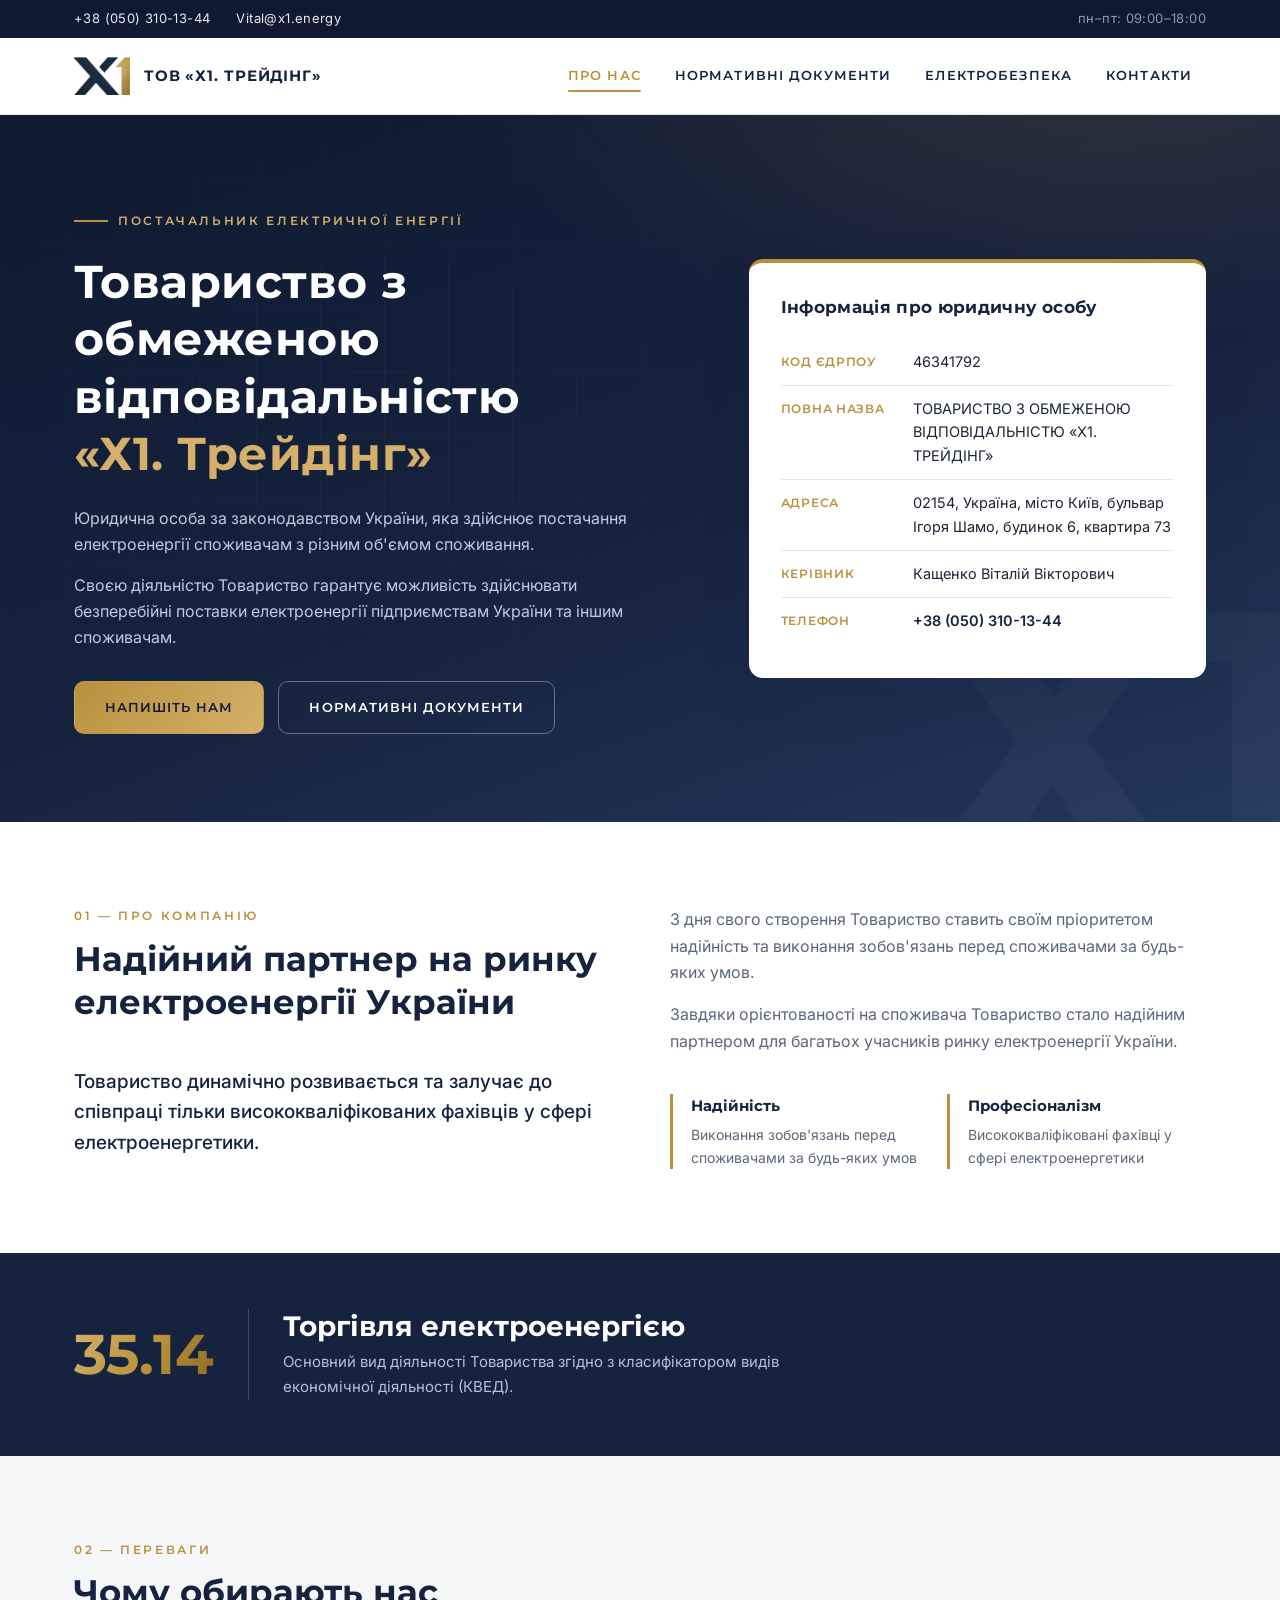
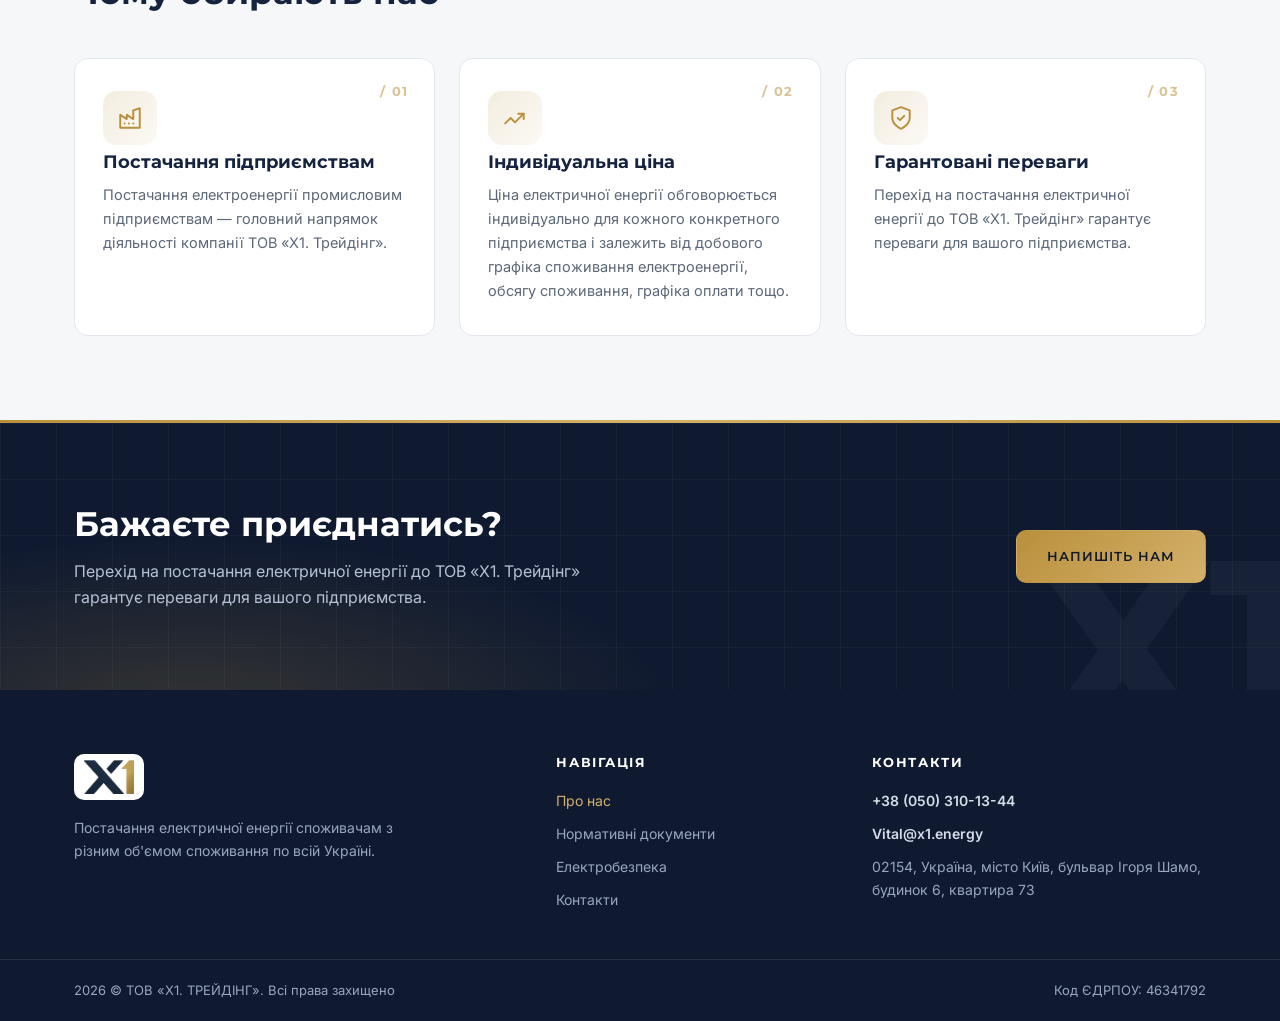
==== index.html @ e6f1e474 "first commit" ====
<!DOCTYPE html>
<html lang="uk">
<head>
  <meta charset="UTF-8">
  <meta name="viewport" content="width=device-width, initial-scale=1.0">
  <title>Головна — ТОВ «Х1. ТРЕЙДІНГ»</title>
  <meta name="description" content="ТОВ «Х1. ТРЕЙДІНГ» — постачання електричної енергії споживачам України. Код ЄДРПОУ 46341792.">
  <link rel="icon" type="image/png" href="logo/favicon.PNG">
  <link rel="preconnect" href="https://fonts.googleapis.com">
  <link rel="preconnect" href="https://fonts.gstatic.com" crossorigin>
  <link href="https://fonts.googleapis.com/css2?family=Inter:wght@400;500;600&family=Montserrat:wght@600;700&display=swap" rel="stylesheet">
  <link rel="stylesheet" href="styles.css">
  <script src="script.js" defer></script>
</head>
<body>

  <div class="utility-bar">
    <div class="container">
      <div class="utility-contacts">
        <a href="tel:+380503101344">+38 (050) 310-13-44</a>
        <a href="mailto:Vital@x1.energy">Vital@x1.energy</a>
      </div>
      <div class="utility-note">пн–пт: 09:00–18:00</div>
    </div>
  </div>

  <header class="site-header">
    <div class="container">
      <a class="brand" href="index.html">
        <img src="logo/logo%202.PNG" alt="Логотип Х1. Трейдінг">
        <span class="brand-name">ТОВ «Х1. Трейдінг»</span>
      </a>
      <button class="nav-toggle" type="button" aria-label="Відкрити меню" aria-expanded="false">
        <span></span><span></span><span></span>
      </button>
      <nav class="site-nav">
        <a href="index.html" class="active">Про нас</a>
        <a href="docs.html">Нормативні документи</a>
        <a href="electrosafety.html">Електробезпека</a>
        <a href="contacts.html">Контакти</a>
      </nav>
    </div>
  </header>

  <section class="hero">
    <div class="container">
      <div>
        <span class="eyebrow">Постачальник електричної енергії</span>
        <h1>Товариство з обмеженою відповідальністю <span class="gold">«Х1.&nbsp;Трейдінг»</span></h1>
        <p>Юридична особа за законодавством України, яка здійснює постачання електроенергії споживачам з різним об'ємом споживання.</p>
        <p>Своєю діяльністю Товариство гарантує можливість здійснювати безперебійні поставки електроенергії підприємствам України та іншим споживачам.</p>
        <div class="hero-actions">
          <a href="contacts.html" class="button button-gold">Напишіть нам</a>
          <a href="docs.html" class="button button-ghost">Нормативні документи</a>
        </div>
      </div>
      <dl class="req-card">
        <h3>Інформація про юридичну особу</h3>
        <div class="req-row">
          <dt>Код ЄДРПОУ</dt>
          <dd>46341792</dd>
        </div>
        <div class="req-row">
          <dt>Повна назва</dt>
          <dd>ТОВАРИСТВО З ОБМЕЖЕНОЮ ВІДПОВІДАЛЬНІСТЮ «Х1. ТРЕЙДІНГ»</dd>
        </div>
        <div class="req-row">
          <dt>Адреса</dt>
          <dd>02154, Україна, місто Київ, бульвар Ігоря Шамо, будинок 6, квартира 73</dd>
        </div>
        <div class="req-row">
          <dt>Керівник</dt>
          <dd>Кащенко Віталій Вікторович</dd>
        </div>
        <div class="req-row">
          <dt>Телефон</dt>
          <dd><a href="tel:+380503101344">+38 (050) 310-13-44</a></dd>
        </div>
      </dl>
    </div>
  </section>

  <section class="section">
    <div class="container">
      <div class="about-grid">
        <div class="col">
          <div class="section-head">
            <span class="kicker">01 — Про компанію</span>
            <h2>Надійний партнер на ринку електроенергії України</h2>
          </div>
          <p class="lead">Товариство динамічно розвивається та залучає до співпраці тільки висококваліфікованих фахівців у сфері електроенергетики.</p>
        </div>
        <div class="col">
          <p class="text-subtle">З дня свого створення Товариство ставить своїм пріоритетом надійність та виконання зобов'язань перед споживачами за будь-яких умов.</p>
          <p class="text-subtle">Завдяки орієнтованості на споживача Товариство стало надійним партнером для багатьох учасників ринку електроенергії України.</p>
          <div class="about-facts">
            <div class="fact">
              <div class="fact-title">Надійність</div>
              <p>Виконання зобов'язань перед споживачами за будь-яких умов</p>
            </div>
            <div class="fact">
              <div class="fact-title">Професіоналізм</div>
              <p>Висококваліфіковані фахівці у сфері електроенергетики</p>
            </div>
          </div>
        </div>
      </div>
    </div>
  </section>

  <section class="activity-band">
    <div class="container">
      <div class="activity-code">35.14</div>
      <div class="divider"></div>
      <div>
        <h2>Торгівля електроенергією</h2>
        <p>Основний вид діяльності Товариства згідно з класифікатором видів економічної діяльності (КВЕД).</p>
      </div>
    </div>
  </section>

  <section class="section tinted">
    <div class="container">
      <div class="section-head">
        <span class="kicker">02 — Переваги</span>
        <h2>Чому обирають нас</h2>
      </div>
      <div class="cards-3">
        <div class="adv-card">
          <div class="adv-num">/ 01</div>
          <div class="card-icon">
            <svg viewBox="0 0 24 24" fill="none" stroke="currentColor" stroke-width="1.8" stroke-linecap="round" stroke-linejoin="round"><path d="M3 21V9l6 4V9l6 4V5l6-2v18z"/><path d="M7 17h.01M11 17h.01M15 17h.01"/></svg>
          </div>
          <h3>Постачання підприємствам</h3>
          <p>Постачання електроенергії промисловим підприємствам — головний напрямок діяльності компанії ТОВ «Х1. Трейдінг».</p>
        </div>
        <div class="adv-card">
          <div class="adv-num">/ 02</div>
          <div class="card-icon">
            <svg viewBox="0 0 24 24" fill="none" stroke="currentColor" stroke-width="1.8" stroke-linecap="round" stroke-linejoin="round"><path d="M3 17l5-5 4 4 8-8"/><path d="M15 8h5v5"/></svg>
          </div>
          <h3>Індивідуальна ціна</h3>
          <p>Ціна електричної енергії обговорюється індивідуально для кожного конкретного підприємства і залежить від добового графіка споживання електроенергії, обсягу споживання, графіка оплати тощо.</p>
        </div>
        <div class="adv-card">
          <div class="adv-num">/ 03</div>
          <div class="card-icon">
            <svg viewBox="0 0 24 24" fill="none" stroke="currentColor" stroke-width="1.8" stroke-linecap="round" stroke-linejoin="round"><path d="M12 22s8-3.5 8-10V5l-8-3-8 3v7c0 6.5 8 10 8 10z"/><path d="m9 12 2 2 4-4"/></svg>
          </div>
          <h3>Гарантовані переваги</h3>
          <p>Перехід на постачання електричної енергії до ТОВ «Х1. Трейдінг» гарантує переваги для вашого підприємства.</p>
        </div>
      </div>
    </div>
  </section>

  <section class="cta">
    <div class="container">
      <div>
        <h2>Бажаєте приєднатись?</h2>
        <p>Перехід на постачання електричної енергії до ТОВ «Х1. Трейдінг» гарантує переваги для вашого підприємства.</p>
      </div>
      <a href="contacts.html" class="button button-gold">Напишіть нам</a>
    </div>
  </section>

  <footer class="footer">
    <div class="container footer-grid">
      <div class="f-brand">
        <img src="logo/logo%202.PNG" alt="Логотип Х1. Трейдінг">
        <p>Постачання електричної енергії споживачам з різним об'ємом споживання по всій Україні.</p>
      </div>
      <div>
        <h4>Навігація</h4>
        <nav class="footer-links">
          <a href="index.html" class="active">Про нас</a>
          <a href="docs.html">Нормативні документи</a>
          <a href="electrosafety.html">Електробезпека</a>
          <a href="contacts.html">Контакти</a>
        </nav>
      </div>
      <div>
        <h4>Контакти</h4>
        <div class="footer-contacts">
          <a href="tel:+380503101344">+38 (050) 310-13-44</a>
          <a href="mailto:Vital@x1.energy">Vital@x1.energy</a>
          <span>02154, Україна, місто Київ, бульвар Ігоря Шамо, будинок 6, квартира 73</span>
        </div>
      </div>
    </div>
    <div class="footer-bottom">
      <div class="container">
        <span>2026 © ТОВ «Х1. ТРЕЙДІНГ». Всі права захищено</span>
        <span>Код ЄДРПОУ: 46341792</span>
      </div>
    </div>
  </footer>

</body>
</html>
---- styles.css ----
/* ============================================================
   ТОВ «Х1. ТРЕЙДІНГ» — фірмовий стиль
   Палітра: глибокий синій + золото (за логотипом)
   ============================================================ */

:root {
  --navy: #16233f;
  --navy-dark: #0f1a30;
  --navy-light: #24365c;
  --gold: #b9903c;
  --gold-light: #d4b06a;
  --ink: #1c2536;
  --muted: #5c6778;
  --line: #e3e7ee;
  --bg: #f6f7f9;
  --white: #ffffff;
  --radius: 14px;
  --shadow: 0 10px 30px rgba(22, 35, 63, 0.08);
  --shadow-lg: 0 18px 50px rgba(22, 35, 63, 0.14);
  --container: 1180px;
}

* {
  margin: 0;
  padding: 0;
  box-sizing: border-box;
}

html {
  scroll-behavior: smooth;
}

body {
  font-family: "Inter", "Segoe UI", Arial, sans-serif;
  font-size: 16px;
  line-height: 1.65;
  color: var(--ink);
  background: var(--white);
  -webkit-font-smoothing: antialiased;
}

h1, h2, h3, h4 {
  font-family: "Montserrat", "Segoe UI", Arial, sans-serif;
  color: var(--navy);
  line-height: 1.25;
  font-weight: 700;
}

img {
  max-width: 100%;
  display: block;
}

a {
  color: var(--navy);
  text-decoration: none;
}

.container {
  max-width: var(--container);
  margin: 0 auto;
  padding: 0 24px;
}

/* ---------- Верхня службова смуга ---------- */

.utility-bar {
  background: var(--navy-dark);
  color: #c8d0de;
  font-size: 13px;
  letter-spacing: 0.03em;
}

.utility-bar .container {
  display: flex;
  justify-content: space-between;
  align-items: center;
  min-height: 38px;
  gap: 16px;
  flex-wrap: wrap;
}

.utility-bar a {
  color: #e8ecf3;
  transition: color 0.2s;
}

.utility-bar a:hover {
  color: var(--gold-light);
}

.utility-contacts {
  display: flex;
  gap: 26px;
  flex-wrap: wrap;
}

.utility-note {
  color: #8e9ab0;
}

/* ---------- Шапка з навігацією ---------- */

.site-header {
  position: sticky;
  top: 0;
  z-index: 100;
  background: var(--white);
  border-bottom: 1px solid var(--line);
}

.site-header .container {
  display: flex;
  align-items: center;
  justify-content: space-between;
  min-height: 76px;
  gap: 24px;
}

.brand {
  display: flex;
  align-items: center;
  gap: 14px;
}

.brand img {
  height: 38px;
  width: auto;
}

.brand-name {
  font-family: "Montserrat", sans-serif;
  font-weight: 700;
  font-size: 15px;
  letter-spacing: 0.06em;
  color: var(--navy);
  text-transform: uppercase;
  white-space: nowrap;
}

.site-nav {
  display: flex;
  align-items: center;
  gap: 6px;
}

.site-nav a {
  font-family: "Montserrat", sans-serif;
  font-size: 12.5px;
  font-weight: 600;
  letter-spacing: 0.09em;
  text-transform: uppercase;
  color: var(--navy);
  padding: 10px 14px;
  border-radius: 8px;
  position: relative;
  transition: color 0.2s, background 0.2s;
}

.site-nav a:hover {
  background: var(--bg);
  color: var(--gold);
}

.site-nav a.active {
  color: var(--gold);
}

.site-nav a.active::after {
  content: "";
  position: absolute;
  left: 14px;
  right: 14px;
  bottom: 4px;
  height: 2px;
  background: var(--gold);
  border-radius: 2px;
}

.nav-toggle {
  display: none;
  background: none;
  border: 1px solid var(--line);
  border-radius: 8px;
  width: 44px;
  height: 44px;
  cursor: pointer;
  flex-direction: column;
  align-items: center;
  justify-content: center;
  gap: 5px;
}

.nav-toggle span {
  display: block;
  width: 20px;
  height: 2px;
  background: var(--navy);
  transition: transform 0.25s, opacity 0.25s;
}

.nav-toggle.open span:nth-child(1) {
  transform: translateY(7px) rotate(45deg);
}

.nav-toggle.open span:nth-child(2) {
  opacity: 0;
}

.nav-toggle.open span:nth-child(3) {
  transform: translateY(-7px) rotate(-45deg);
}

/* ---------- Hero головної сторінки ---------- */

.hero {
  background:
    radial-gradient(1100px 500px at 85% -10%, rgba(185, 144, 60, 0.16), transparent 60%),
    linear-gradient(160deg, var(--navy-dark) 0%, var(--navy) 55%, var(--navy-light) 100%);
  color: #dde3ee;
  overflow: hidden;
  position: relative;
}

.hero::before {
  content: "";
  position: absolute;
  inset: 0;
  background-image:
    linear-gradient(rgba(255, 255, 255, 0.035) 1px, transparent 1px),
    linear-gradient(90deg, rgba(255, 255, 255, 0.035) 1px, transparent 1px);
  background-size: 64px 64px;
  mask-image: radial-gradient(800px 600px at 30% 40%, rgba(0, 0, 0, 0.9), transparent 75%);
  pointer-events: none;
}

.hero::after {
  content: "X1";
  position: absolute;
  right: -30px;
  bottom: -110px;
  font-family: "Montserrat", sans-serif;
  font-weight: 700;
  font-size: 380px;
  line-height: 1;
  color: rgba(255, 255, 255, 0.028);
  letter-spacing: -0.04em;
  pointer-events: none;
  user-select: none;
}

.hero .container {
  position: relative;
  z-index: 1;
  display: grid;
  grid-template-columns: minmax(0, 1.15fr) minmax(0, 0.85fr);
  gap: 56px;
  align-items: center;
  padding-top: 88px;
  padding-bottom: 88px;
}

.eyebrow {
  display: inline-flex;
  align-items: center;
  gap: 10px;
  font-family: "Montserrat", sans-serif;
  font-size: 12px;
  font-weight: 600;
  letter-spacing: 0.22em;
  text-transform: uppercase;
  color: var(--gold-light);
  margin-bottom: 22px;
}

.eyebrow::before {
  content: "";
  width: 34px;
  height: 2px;
  background: var(--gold);
}

.hero h1 {
  color: var(--white);
  font-size: clamp(30px, 4vw, 46px);
  letter-spacing: 0.01em;
  margin-bottom: 22px;
}

.hero h1 .gold {
  color: var(--gold-light);
}

.hero p {
  max-width: 560px;
  margin-bottom: 14px;
  color: #c2cbdc;
}

.hero-actions {
  display: flex;
  gap: 14px;
  margin-top: 30px;
  flex-wrap: wrap;
}

/* Картка реквізитів у hero */

.req-card {
  background: var(--white);
  border-radius: var(--radius);
  box-shadow: var(--shadow-lg);
  padding: 34px 32px;
  border-top: 4px solid var(--gold);
}

.req-card h3 {
  font-size: 17px;
  margin-bottom: 20px;
  letter-spacing: 0.02em;
}

.req-row {
  display: grid;
  grid-template-columns: 118px 1fr;
  gap: 14px;
  padding: 11px 0;
  border-bottom: 1px solid var(--line);
  font-size: 14.5px;
}

.req-row:last-child {
  border-bottom: none;
}

.req-row dt {
  font-family: "Montserrat", sans-serif;
  font-weight: 600;
  font-size: 12px;
  letter-spacing: 0.06em;
  text-transform: uppercase;
  color: var(--gold);
  padding-top: 2px;
}

.req-row dd {
  color: var(--ink);
}

.req-row dd a {
  color: var(--navy);
  font-weight: 600;
}

.req-row dd a:hover {
  color: var(--gold);
}

/* ---------- Hero внутрішніх сторінок ---------- */

.page-hero {
  background:
    radial-gradient(900px 400px at 90% 0%, rgba(185, 144, 60, 0.18), transparent 60%),
    linear-gradient(150deg, var(--navy-dark) 0%, var(--navy) 70%);
  color: #c2cbdc;
  padding: 72px 0 64px;
}

.page-hero .breadcrumbs {
  font-size: 13px;
  letter-spacing: 0.04em;
  color: #8e9ab0;
  margin-bottom: 18px;
}

.page-hero .breadcrumbs a {
  color: var(--gold-light);
}

.page-hero h1 {
  color: var(--white);
  font-size: clamp(28px, 3.4vw, 40px);
  margin-bottom: 16px;
}

.page-hero p {
  max-width: 640px;
}

/* ---------- Загальні секції ---------- */

.section {
  padding: 84px 0;
}

.section.tinted {
  background: var(--bg);
}

.section-head {
  margin-bottom: 44px;
  max-width: 720px;
}

.section-head .kicker {
  font-family: "Montserrat", sans-serif;
  font-size: 12px;
  font-weight: 600;
  letter-spacing: 0.22em;
  text-transform: uppercase;
  color: var(--gold);
  display: block;
  margin-bottom: 12px;
}

.section-head h2 {
  font-size: clamp(24px, 2.8vw, 34px);
}

.section-head.center {
  margin-left: auto;
  margin-right: auto;
  text-align: center;
}

.section-head.center .kicker::before,
.section-head.center .kicker::after {
  content: "—";
  margin: 0 10px;
  color: var(--line);
}

.text-subtle {
  color: var(--muted);
}

/* ---------- Кнопки ---------- */

.button {
  display: inline-flex;
  align-items: center;
  justify-content: center;
  gap: 10px;
  font-family: "Montserrat", sans-serif;
  font-size: 13px;
  font-weight: 600;
  letter-spacing: 0.08em;
  text-transform: uppercase;
  padding: 15px 30px;
  border-radius: 10px;
  border: 1px solid transparent;
  cursor: pointer;
  transition: background 0.2s, color 0.2s, border-color 0.2s, transform 0.15s;
}

.button:active {
  transform: translateY(1px);
}

.button-gold {
  background: linear-gradient(135deg, var(--gold) 0%, var(--gold-light) 100%);
  color: var(--navy-dark);
}

.button-gold:hover {
  background: var(--gold-light);
}

.button-ghost {
  border-color: rgba(255, 255, 255, 0.35);
  color: var(--white);
  background: transparent;
}

.button-ghost:hover {
  border-color: var(--gold-light);
  color: var(--gold-light);
}

.button-navy {
  background: var(--navy);
  color: var(--white);
}

.button-navy:hover {
  background: var(--navy-light);
}

.button-outline {
  border-color: var(--navy);
  color: var(--navy);
  background: transparent;
  padding: 11px 22px;
  font-size: 12px;
}

.button-outline:hover {
  background: var(--navy);
  color: var(--white);
}

/* ---------- Головна: про компанію ---------- */

.about-grid {
  display: grid;
  grid-template-columns: minmax(0, 1fr) minmax(0, 1fr);
  gap: 60px;
  align-items: start;
}

.about-grid .lead {
  font-size: 19px;
  color: var(--navy);
  font-weight: 500;
  line-height: 1.6;
}

.about-grid .col p + p {
  margin-top: 16px;
}

.about-facts {
  display: grid;
  grid-template-columns: 1fr 1fr;
  gap: 18px;
  margin-top: 40px;
}

.fact {
  border-left: 3px solid var(--gold);
  padding-left: 18px;
}

.fact .fact-title {
  font-family: "Montserrat", sans-serif;
  font-weight: 700;
  color: var(--navy);
  font-size: 15px;
  margin-bottom: 4px;
}

.fact p {
  font-size: 14px;
  color: var(--muted);
}

/* ---------- Смуга виду діяльності ---------- */

.activity-band {
  background: var(--navy);
  color: var(--white);
  padding: 56px 0;
}

.activity-band .container {
  display: flex;
  align-items: center;
  gap: 34px;
  flex-wrap: wrap;
}

.activity-code {
  font-family: "Montserrat", sans-serif;
  font-size: clamp(38px, 5vw, 56px);
  font-weight: 700;
  color: var(--gold-light);
  line-height: 1;
  white-space: nowrap;
}

.activity-band .divider {
  width: 1px;
  align-self: stretch;
  background: rgba(255, 255, 255, 0.18);
}

.activity-band h2 {
  color: var(--white);
  font-size: clamp(20px, 2.4vw, 28px);
  margin-bottom: 6px;
}

.activity-band p {
  color: #b7c1d4;
  max-width: 560px;
  font-size: 15px;
}

/* ---------- Переваги ---------- */

.cards-3 {
  display: grid;
  grid-template-columns: repeat(3, minmax(0, 1fr));
  gap: 24px;
}

.adv-card {
  background: var(--white);
  border: 1px solid var(--line);
  border-radius: var(--radius);
  padding: 32px 28px;
  transition: box-shadow 0.25s, transform 0.25s, border-color 0.25s;
}

.adv-card:hover {
  box-shadow: var(--shadow);
  transform: translateY(-4px);
  border-color: transparent;
}

.adv-num {
  font-family: "Montserrat", sans-serif;
  font-size: 15px;
  font-weight: 700;
  color: var(--gold);
  letter-spacing: 0.1em;
  margin-bottom: 16px;
}

.adv-card h3 {
  font-size: 18px;
  margin-bottom: 10px;
}

.adv-card p {
  font-size: 14.5px;
  color: var(--muted);
}

/* ---------- CTA ---------- */

.cta {
  background:
    radial-gradient(800px 300px at 15% 110%, rgba(185, 144, 60, 0.22), transparent 60%),
    var(--navy-dark);
  padding: 80px 0;
}

.cta .container {
  display: flex;
  align-items: center;
  justify-content: space-between;
  gap: 40px;
  flex-wrap: wrap;
}

.cta h2 {
  color: var(--white);
  font-size: clamp(24px, 3vw, 34px);
  margin-bottom: 12px;
}

.cta p {
  color: #b7c1d4;
  max-width: 560px;
}

/* ---------- Сторінка документів ---------- */

.law-list {
  display: grid;
  gap: 18px;
}

.law-item {
  background: var(--white);
  border: 1px solid var(--line);
  border-radius: var(--radius);
  padding: 28px 30px;
  display: grid;
  grid-template-columns: 64px 1fr auto;
  gap: 24px;
  align-items: center;
  transition: box-shadow 0.25s, border-color 0.25s;
}

.law-item:hover {
  box-shadow: var(--shadow);
  border-color: transparent;
}

.law-index {
  font-family: "Montserrat", sans-serif;
  font-size: 26px;
  font-weight: 700;
  color: var(--gold);
  border: 2px solid var(--gold);
  border-radius: 12px;
  width: 60px;
  height: 60px;
  display: flex;
  align-items: center;
  justify-content: center;
}

.law-item h3 {
  font-size: 16px;
  margin-bottom: 8px;
}

.law-item p {
  font-size: 14px;
  color: var(--muted);
}

/* ---------- Картки-плитки (постанови, поради) ---------- */

.tiles {
  display: grid;
  grid-template-columns: repeat(3, minmax(0, 1fr));
  gap: 22px;
}

.tile {
  background: var(--white);
  border-radius: var(--radius);
  border: 1px solid var(--line);
  border-top: 3px solid var(--gold);
  padding: 28px 26px;
  display: flex;
  flex-direction: column;
  gap: 12px;
  transition: box-shadow 0.25s, transform 0.25s;
}

.tile:hover {
  box-shadow: var(--shadow);
  transform: translateY(-4px);
}

.tile h3 {
  font-size: 16px;
}

.tile p {
  font-size: 14px;
  color: var(--muted);
  flex-grow: 1;
}

.tile .button {
  align-self: flex-start;
}

/* ---------- Електробезпека ---------- */

.steps-line {
  display: grid;
  grid-template-columns: repeat(4, minmax(0, 1fr));
  gap: 22px;
  counter-reset: step;
}

.step {
  background: var(--white);
  border: 1px solid var(--line);
  border-radius: var(--radius);
  padding: 30px 26px;
  position: relative;
}

.step::before {
  counter-increment: step;
  content: "0" counter(step);
  font-family: "Montserrat", sans-serif;
  font-size: 30px;
  font-weight: 700;
  color: var(--gold);
  display: block;
  margin-bottom: 14px;
}

.step h3 {
  font-size: 16px;
  margin-bottom: 8px;
}

.step p {
  font-size: 14px;
  color: var(--muted);
}

.emergency-grid {
  display: grid;
  grid-template-columns: repeat(3, minmax(0, 1fr));
  gap: 22px;
}

.emergency-card {
  border-radius: var(--radius);
  padding: 32px 28px;
  color: var(--white);
  background: var(--navy);
  display: flex;
  flex-direction: column;
  gap: 10px;
}

.emergency-card.alt {
  background: var(--navy-light);
}

.emergency-card h3 {
  color: var(--white);
  font-size: 17px;
}

.emergency-card p {
  color: #b7c1d4;
  font-size: 14px;
  flex-grow: 1;
}

.emergency-number {
  font-family: "Montserrat", sans-serif;
  font-size: 42px;
  font-weight: 700;
  color: var(--gold-light);
  line-height: 1;
}

.emergency-phone {
  font-family: "Montserrat", sans-serif;
  font-size: 20px;
  font-weight: 700;
  color: var(--gold-light);
}

.report-grid {
  display: grid;
  grid-template-columns: repeat(3, minmax(0, 1fr));
  gap: 22px;
}

.report-card {
  background: var(--white);
  border: 1px solid var(--line);
  border-radius: var(--radius);
  padding: 30px 26px;
}

.report-card h3 {
  font-size: 16px;
  margin-bottom: 10px;
}

.report-card p,
.report-card li {
  font-size: 14px;
  color: var(--muted);
}

.report-card ul {
  margin-top: 10px;
  padding-left: 18px;
  display: grid;
  gap: 6px;
}

.report-card strong {
  color: var(--navy);
}

/* ---------- Контакти ---------- */

.contact-layout {
  display: grid;
  grid-template-columns: minmax(0, 0.9fr) minmax(0, 1.1fr);
  gap: 48px;
  align-items: start;
}

.contact-list {
  display: grid;
  gap: 16px;
}

.contact-item {
  background: var(--white);
  border: 1px solid var(--line);
  border-radius: var(--radius);
  padding: 22px 24px;
  display: grid;
  grid-template-columns: 52px 1fr;
  gap: 18px;
  align-items: center;
}

.contact-item .ci-icon {
  width: 52px;
  height: 52px;
  border-radius: 12px;
  background: rgba(185, 144, 60, 0.12);
  color: var(--gold);
  display: flex;
  align-items: center;
  justify-content: center;
}

.contact-item .ci-icon svg {
  width: 24px;
  height: 24px;
}

.contact-item h3 {
  font-size: 13px;
  letter-spacing: 0.08em;
  text-transform: uppercase;
  margin-bottom: 4px;
}

.contact-item p,
.contact-item a {
  font-size: 15px;
  color: var(--muted);
}

.contact-item a {
  font-weight: 600;
  color: var(--navy);
}

.contact-item a:hover {
  color: var(--gold);
}

/* Форма */

.form-card {
  background: var(--white);
  border-radius: var(--radius);
  box-shadow: var(--shadow);
  border-top: 4px solid var(--gold);
  padding: 38px 36px;
}

.form-card h2 {
  font-size: 24px;
  margin-bottom: 8px;
}

.form-card > p {
  color: var(--muted);
  margin-bottom: 26px;
  font-size: 15px;
}

.form-grid {
  display: grid;
  grid-template-columns: 1fr 1fr;
  gap: 18px;
}

.form-field {
  display: flex;
  flex-direction: column;
  gap: 7px;
}

.form-field.full {
  grid-column: 1 / -1;
}

.form-field label {
  font-family: "Montserrat", sans-serif;
  font-size: 11.5px;
  font-weight: 600;
  letter-spacing: 0.09em;
  text-transform: uppercase;
  color: var(--navy);
}

.form-field input,
.form-field textarea {
  font-family: inherit;
  font-size: 15px;
  color: var(--ink);
  border: 1px solid var(--line);
  border-radius: 10px;
  padding: 13px 15px;
  background: var(--bg);
  transition: border-color 0.2s, background 0.2s;
  resize: vertical;
}

.form-field input:focus,
.form-field textarea:focus {
  outline: none;
  border-color: var(--gold);
  background: var(--white);
}

.form-note {
  font-size: 13px;
  color: var(--muted);
  margin-top: 14px;
}

/* Карта */

.map-wrap {
  border-radius: var(--radius);
  overflow: hidden;
  box-shadow: var(--shadow);
  border: 1px solid var(--line);
}

.map-wrap iframe {
  display: block;
  width: 100%;
  height: 440px;
  border: 0;
}

/* ---------- Футер ---------- */

.footer {
  background: var(--navy-dark);
  color: #9aa6bc;
  padding: 64px 0 0;
  font-size: 14px;
}

.footer-grid {
  display: grid;
  grid-template-columns: minmax(0, 1.3fr) minmax(0, 0.8fr) minmax(0, 1fr);
  gap: 48px;
  padding-bottom: 48px;
}

.footer .f-brand img {
  height: 46px;
  margin-bottom: 16px;
  background: var(--white);
  border-radius: 10px;
  padding: 6px 10px;
}

.footer .f-brand p {
  max-width: 320px;
}

.footer h4 {
  color: var(--white);
  font-size: 13px;
  letter-spacing: 0.12em;
  text-transform: uppercase;
  margin-bottom: 18px;
}

.footer-links {
  display: grid;
  gap: 10px;
}

.footer-links a {
  color: #9aa6bc;
  transition: color 0.2s;
}

.footer-links a:hover,
.footer-links a.active {
  color: var(--gold-light);
}

.footer-contacts {
  display: grid;
  gap: 10px;
}

.footer-contacts a {
  color: #d6dce8;
  font-weight: 600;
}

.footer-contacts a:hover {
  color: var(--gold-light);
}

.footer-bottom {
  border-top: 1px solid rgba(255, 255, 255, 0.1);
  padding: 20px 0;
  font-size: 13px;
}

.footer-bottom .container {
  display: flex;
  justify-content: space-between;
  gap: 16px;
  flex-wrap: wrap;
}

/* ============================================================
   Декоративні елементи та додаткові компоненти
   ============================================================ */

/* Тінь шапки при прокрутці */

.site-header {
  transition: box-shadow 0.25s;
}

.site-header.scrolled {
  box-shadow: 0 8px 24px rgba(22, 35, 63, 0.1);
}

/* Узор і водяний знак внутрішніх hero та CTA */

.page-hero,
.cta {
  position: relative;
  overflow: hidden;
}

.page-hero::before,
.cta::before {
  content: "";
  position: absolute;
  inset: 0;
  background-image:
    linear-gradient(rgba(255, 255, 255, 0.03) 1px, transparent 1px),
    linear-gradient(90deg, rgba(255, 255, 255, 0.03) 1px, transparent 1px);
  background-size: 56px 56px;
  pointer-events: none;
}

.page-hero::after,
.cta::after {
  content: "X1";
  position: absolute;
  right: -20px;
  bottom: -90px;
  font-family: "Montserrat", sans-serif;
  font-weight: 700;
  font-size: 260px;
  line-height: 1;
  color: rgba(255, 255, 255, 0.03);
  letter-spacing: -0.04em;
  pointer-events: none;
  user-select: none;
}

.page-hero .container,
.cta .container {
  position: relative;
  z-index: 1;
}

/* Золота смуга над CTA */

.cta {
  border-top: 3px solid;
  border-image: linear-gradient(90deg, var(--gold), var(--gold-light), var(--gold)) 1;
}

/* Градієнт на великому коді діяльності */

.activity-code {
  background: linear-gradient(120deg, var(--gold-light) 0%, var(--gold) 55%, #8f6c24 100%);
  -webkit-background-clip: text;
  background-clip: text;
  -webkit-text-fill-color: transparent;
}

/* Іконки в картках */

.card-icon {
  width: 54px;
  height: 54px;
  border-radius: 14px;
  background: linear-gradient(135deg, rgba(185, 144, 60, 0.16), rgba(185, 144, 60, 0.05));
  color: var(--gold);
  display: flex;
  align-items: center;
  justify-content: center;
  flex: none;
}

.card-icon svg {
  width: 26px;
  height: 26px;
}

.tile .card-icon,
.adv-card .card-icon {
  margin-bottom: 6px;
}

.adv-card {
  position: relative;
  overflow: hidden;
}

.adv-card .adv-num {
  position: absolute;
  top: 22px;
  right: 26px;
  font-size: 13px;
  margin: 0;
  color: rgba(185, 144, 60, 0.55);
}

.adv-card::after {
  content: "";
  position: absolute;
  left: 0;
  bottom: 0;
  height: 3px;
  width: 0;
  background: linear-gradient(90deg, var(--gold), var(--gold-light));
  transition: width 0.35s ease;
}

.adv-card:hover::after {
  width: 100%;
}

/* Закони: золота смуга при наведенні */

.law-item {
  border-left: 3px solid transparent;
  transition: box-shadow 0.25s, border-color 0.25s, transform 0.25s;
}

.law-item:hover {
  border-left-color: var(--gold);
  transform: translateX(4px);
}

/* Кроки: золота риска під номером */

.step::before {
  width: 44px;
  border-bottom: 2px solid rgba(185, 144, 60, 0.55);
  padding-bottom: 8px;
}

.step {
  transition: box-shadow 0.25s, transform 0.25s;
}

.step:hover {
  box-shadow: var(--shadow);
  transform: translateY(-4px);
}

/* Сітка з 4 карток в один ряд */

.tiles.tiles-4 {
  grid-template-columns: repeat(4, minmax(0, 1fr));
}

/* Секція завантаження документів */

.download-grid {
  display: grid;
  grid-template-columns: repeat(2, minmax(0, 1fr));
  gap: 24px;
}

.download-card {
  background: var(--white);
  border: 1px solid var(--line);
  border-radius: var(--radius);
  padding: 36px 34px;
  position: relative;
  overflow: hidden;
  display: flex;
  flex-direction: column;
  gap: 12px;
  transition: box-shadow 0.25s, transform 0.25s;
}

.download-card::before {
  content: "";
  position: absolute;
  top: 0;
  left: 0;
  right: 0;
  height: 4px;
  background: linear-gradient(90deg, var(--gold), var(--gold-light));
}

.download-card:hover {
  box-shadow: var(--shadow);
  transform: translateY(-4px);
}

.download-card h3 {
  font-size: 18px;
}

.download-card p {
  color: var(--muted);
  font-size: 14.5px;
  flex-grow: 1;
}

.download-card .button {
  align-self: flex-start;
}

.download-card .button svg {
  width: 18px;
  height: 18px;
}

/* ---------- Сторінка контактів: оновлений макет ---------- */

.page-hero.tall {
  padding-bottom: 150px;
}

.contact-strip {
  display: grid;
  grid-template-columns: repeat(4, minmax(0, 1fr));
  gap: 20px;
  margin-top: -78px;
  position: relative;
  z-index: 5;
}

.strip-card {
  background: var(--white);
  border-radius: var(--radius);
  box-shadow: var(--shadow-lg);
  padding: 28px 26px;
  display: flex;
  flex-direction: column;
  gap: 12px;
  border-bottom: 3px solid transparent;
  transition: transform 0.25s, border-color 0.25s;
}

.strip-card:hover {
  transform: translateY(-5px);
  border-bottom-color: var(--gold);
}

.strip-card h3 {
  font-size: 11.5px;
  letter-spacing: 0.12em;
  text-transform: uppercase;
  color: var(--muted);
  font-weight: 600;
}

.strip-card .value {
  font-family: "Montserrat", sans-serif;
  font-weight: 600;
  font-size: 15px;
  color: var(--navy);
  line-height: 1.5;
}

.strip-card a.value:hover {
  color: var(--gold);
}

/* Темна панель з реквізитами */

.info-panel {
  background:
    radial-gradient(600px 300px at 100% 0%, rgba(185, 144, 60, 0.18), transparent 60%),
    linear-gradient(150deg, var(--navy-dark) 0%, var(--navy) 75%);
  border-radius: var(--radius);
  padding: 40px 36px;
  color: #c2cbdc;
  position: relative;
  overflow: hidden;
}

.info-panel::after {
  content: "X1";
  position: absolute;
  right: -14px;
  bottom: -52px;
  font-family: "Montserrat", sans-serif;
  font-weight: 700;
  font-size: 160px;
  line-height: 1;
  color: rgba(255, 255, 255, 0.04);
  letter-spacing: -0.04em;
  pointer-events: none;
  user-select: none;
}

.info-panel > * {
  position: relative;
  z-index: 1;
}

.info-panel .kicker {
  font-family: "Montserrat", sans-serif;
  font-size: 12px;
  font-weight: 600;
  letter-spacing: 0.22em;
  text-transform: uppercase;
  color: var(--gold-light);
  display: block;
  margin-bottom: 12px;
}

.info-panel h2 {
  color: var(--white);
  font-size: 24px;
  margin-bottom: 20px;
}

.info-row {
  display: grid;
  grid-template-columns: 128px 1fr;
  gap: 14px;
  padding: 13px 0;
  border-bottom: 1px solid rgba(255, 255, 255, 0.12);
  font-size: 14.5px;
}

.info-row:last-of-type {
  border-bottom: none;
}

.info-row dt {
  font-family: "Montserrat", sans-serif;
  font-weight: 600;
  font-size: 11.5px;
  letter-spacing: 0.08em;
  text-transform: uppercase;
  color: var(--gold-light);
  padding-top: 2px;
}

.info-row dd {
  color: #dde3ee;
}

.info-row dd a {
  color: var(--white);
  font-weight: 600;
}

.info-row dd a:hover {
  color: var(--gold-light);
}

.info-panel .panel-note {
  margin-top: 22px;
  padding: 16px 18px;
  border-radius: 10px;
  background: rgba(255, 255, 255, 0.06);
  border-left: 3px solid var(--gold);
  font-size: 13.5px;
  color: #b7c1d4;
}

/* Бейдж з адресою на карті */

.map-wrap {
  position: relative;
}

.map-badge {
  position: absolute;
  top: 20px;
  left: 20px;
  z-index: 2;
  background: var(--white);
  border-radius: 12px;
  box-shadow: var(--shadow-lg);
  padding: 16px 20px;
  display: flex;
  align-items: center;
  gap: 14px;
  max-width: 340px;
}

.map-badge .card-icon {
  width: 44px;
  height: 44px;
  border-radius: 11px;
}

.map-badge .card-icon svg {
  width: 22px;
  height: 22px;
}

.map-badge p {
  font-size: 13.5px;
  color: var(--navy);
  font-weight: 500;
  line-height: 1.45;
}

/* Плавна поява блоків при прокрутці */

@media (prefers-reduced-motion: no-preference) {
  .reveal {
    opacity: 0;
    transform: translateY(26px);
    transition: opacity 0.65s ease, transform 0.65s ease;
    transition-delay: var(--reveal-delay, 0s);
  }

  .reveal.visible {
    opacity: 1;
    transform: none;
  }
}

/* ---------- Адаптивність ---------- */

@media (max-width: 1024px) {
  .hero .container {
    grid-template-columns: 1fr;
    gap: 44px;
    padding-top: 64px;
    padding-bottom: 64px;
  }

  .about-grid {
    grid-template-columns: 1fr;
    gap: 32px;
  }

  .cards-3,
  .tiles,
  .tiles.tiles-4,
  .emergency-grid,
  .report-grid,
  .download-grid {
    grid-template-columns: repeat(2, minmax(0, 1fr));
  }

  .steps-line {
    grid-template-columns: repeat(2, minmax(0, 1fr));
  }

  .contact-layout {
    grid-template-columns: 1fr;
  }

  .contact-strip {
    grid-template-columns: repeat(2, minmax(0, 1fr));
  }

  .footer-grid {
    grid-template-columns: 1fr 1fr;
  }
}

@media (max-width: 720px) {
  .section {
    padding: 60px 0;
  }

  .brand-name {
    display: none;
  }

  .nav-toggle {
    display: flex;
  }

  .site-nav {
    position: absolute;
    top: 100%;
    left: 0;
    right: 0;
    background: var(--white);
    border-bottom: 1px solid var(--line);
    box-shadow: var(--shadow);
    flex-direction: column;
    align-items: stretch;
    padding: 12px 16px 18px;
    gap: 4px;
    display: none;
  }

  .site-nav.open {
    display: flex;
  }

  .site-nav a.active::after {
    display: none;
  }

  .cards-3,
  .tiles,
  .tiles.tiles-4,
  .emergency-grid,
  .report-grid,
  .download-grid,
  .steps-line,
  .about-facts,
  .form-grid {
    grid-template-columns: 1fr;
  }

  .hero::after,
  .page-hero::after,
  .cta::after {
    display: none;
  }

  .contact-strip {
    grid-template-columns: 1fr;
    margin-top: -50px;
  }

  .page-hero.tall {
    padding-bottom: 110px;
  }

  .info-panel {
    padding: 30px 24px;
  }

  .info-row {
    grid-template-columns: 1fr;
    gap: 4px;
  }

  .map-badge {
    position: static;
    max-width: none;
    border-radius: 12px 12px 0 0;
    box-shadow: none;
    border-bottom: 1px solid var(--line);
  }

  .law-item {
    grid-template-columns: 1fr;
    gap: 16px;
  }

  .law-index {
    width: 52px;
    height: 52px;
    font-size: 22px;
  }

  .footer-grid {
    grid-template-columns: 1fr;
    gap: 32px;
  }

  .req-row {
    grid-template-columns: 1fr;
    gap: 4px;
  }

  .utility-bar .container {
    justify-content: center;
  }

  .utility-note {
    display: none;
  }
}
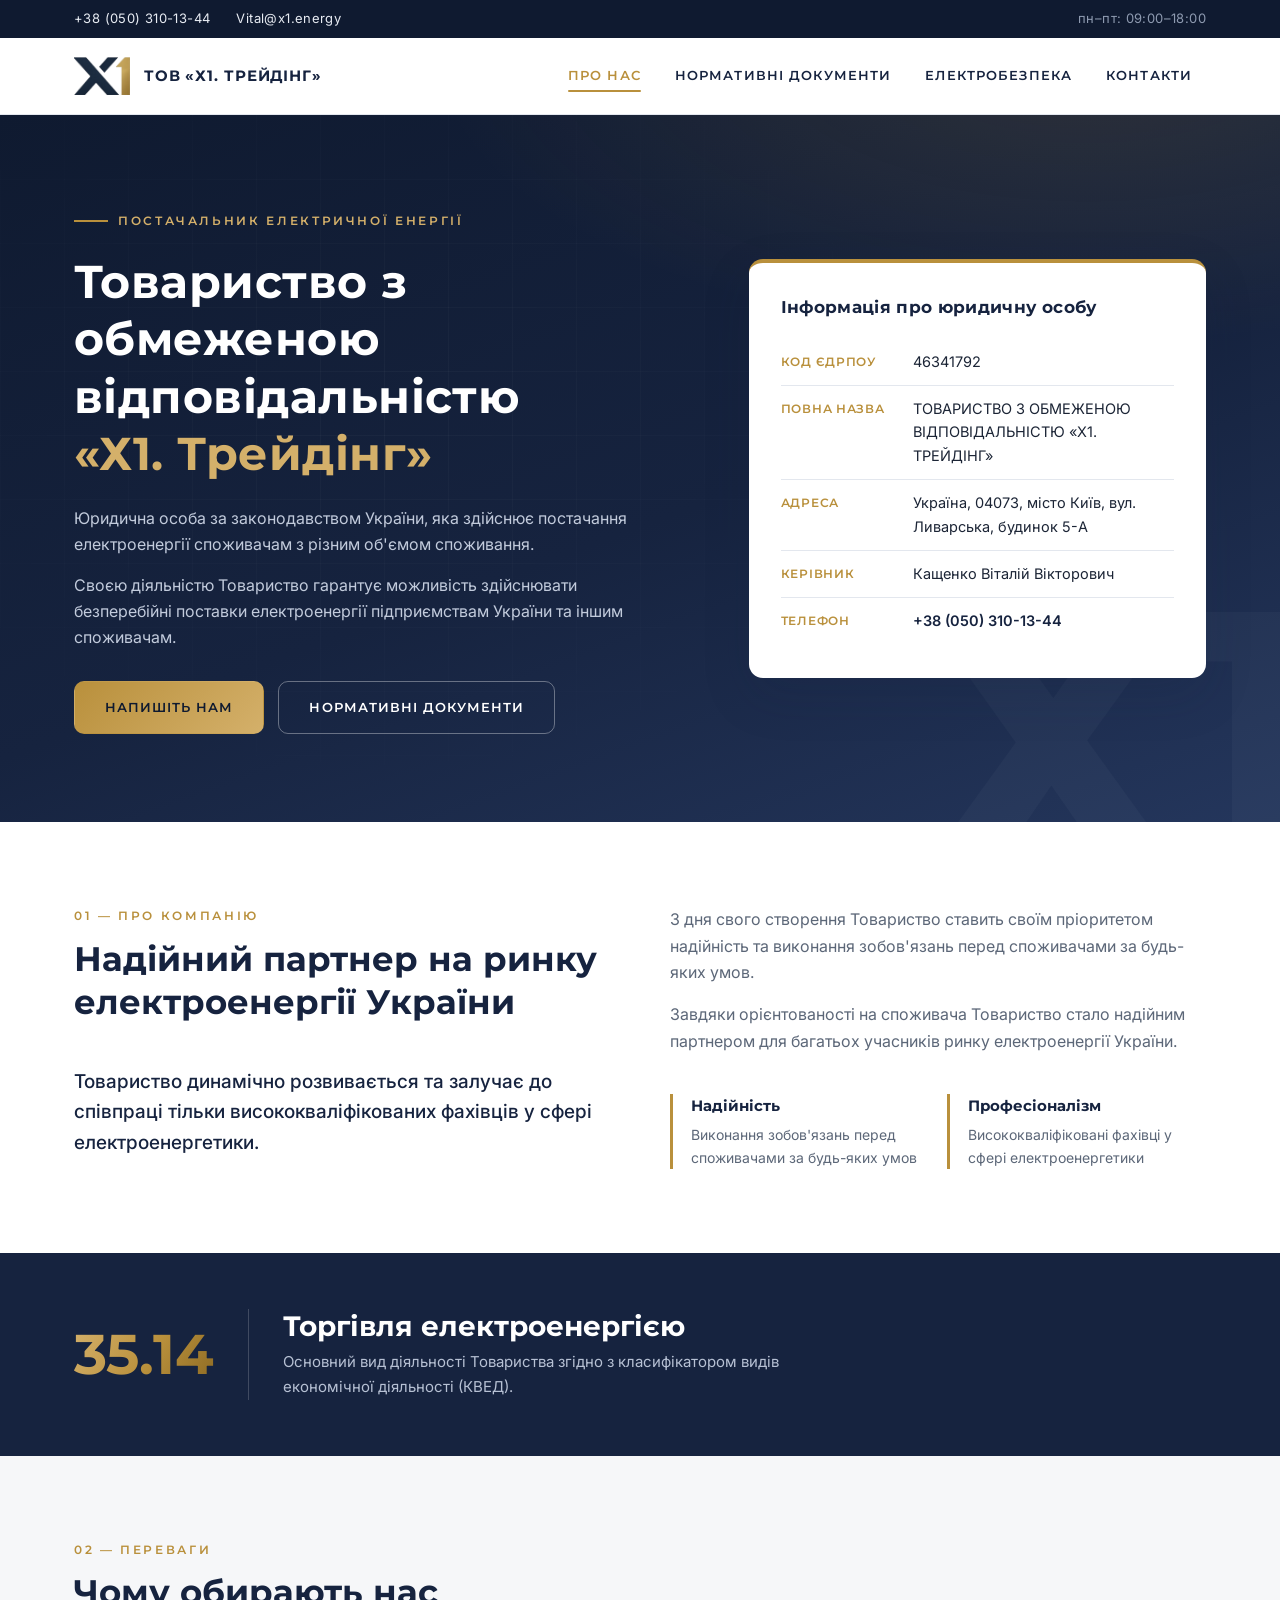
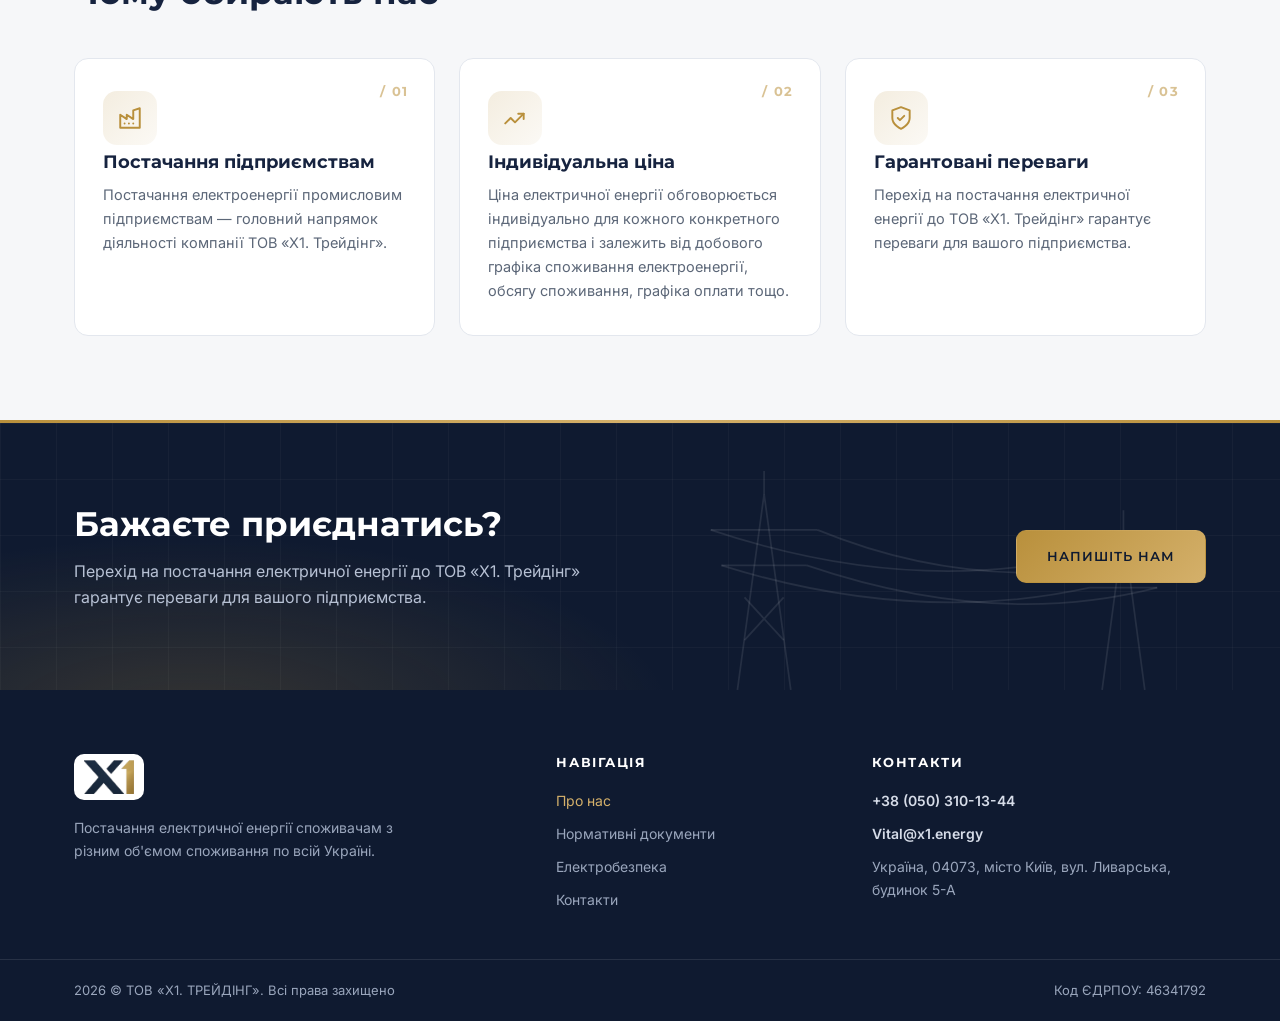
==== commit 297f95b8: "3" ====
--- a/index.html
+++ b/index.html
@@ -66,7 +66,7 @@
         </div>
         <div class="req-row">
           <dt>Адреса</dt>
-          <dd>02154, Україна, місто Київ, бульвар Ігоря Шамо, будинок 6, квартира 73</dd>
+          <dd>Україна, 04073, місто Київ, вул. Ливарська, будинок 5-А</dd>
         </div>
         <div class="req-row">
           <dt>Керівник</dt>
@@ -184,7 +184,7 @@
         <div class="footer-contacts">
           <a href="tel:+380503101344">+38 (050) 310-13-44</a>
           <a href="mailto:Vital@x1.energy">Vital@x1.energy</a>
-          <span>02154, Україна, місто Київ, бульвар Ігоря Шамо, будинок 6, квартира 73</span>
+          <span>Україна, 04073, місто Київ, вул. Ливарська, будинок 5-А</span>
         </div>
       </div>
     </div>
--- a/styles.css
+++ b/styles.css
@@ -30,6 +30,12 @@
   scroll-behavior: smooth;
 }
 
+html,
+body {
+  overflow-x: hidden;
+  overflow-x: clip;
+}
+
 body {
   font-family: "Inter", "Segoe UI", Arial, sans-serif;
   font-size: 16px;
@@ -166,7 +172,8 @@
   color: var(--gold);
 }
 
-.site-nav a.active::after {
+/* Золоте підкреслення: виростає при наведенні, постійне в активного пункту */
+.site-nav a::after {
   content: "";
   position: absolute;
   left: 14px;
@@ -175,6 +182,14 @@
   height: 2px;
   background: var(--gold);
   border-radius: 2px;
+  transform: scaleX(0);
+  transform-origin: left center;
+  transition: transform 0.28s ease;
+}
+
+.site-nav a:hover::after,
+.site-nav a.active::after {
+  transform: scaleX(1);
 }
 
 .nav-toggle {
@@ -191,12 +206,37 @@
   gap: 5px;
 }
 
+.nav-toggle {
+  transition: background 0.25s, border-color 0.25s, box-shadow 0.25s, transform 0.25s;
+}
+
+.nav-toggle:hover {
+  transform: scale(1.07);
+}
+
+.nav-toggle:active {
+  transform: scale(0.92);
+}
+
 .nav-toggle span {
   display: block;
   width: 20px;
   height: 2px;
   background: var(--navy);
-  transition: transform 0.25s, opacity 0.25s;
+  border-radius: 2px;
+  transition: transform 0.35s cubic-bezier(0.68, -0.55, 0.27, 1.55), opacity 0.25s, background 0.3s;
+}
+
+/* Відкритий стан: прозора кнопка, золотий хрестик */
+
+.nav-toggle.open {
+  background: transparent;
+  border-color: transparent;
+  box-shadow: none;
+}
+
+.nav-toggle.open span {
+  background: var(--gold);
 }
 
 .nav-toggle.open span:nth-child(1) {
@@ -1097,7 +1137,7 @@
 /* Тінь шапки при прокрутці */
 
 .site-header {
-  transition: box-shadow 0.25s;
+  transition: background 0.25s, box-shadow 0.25s, border-color 0.25s;
 }
 
 .site-header.scrolled {
@@ -1124,8 +1164,7 @@
   pointer-events: none;
 }
 
-.page-hero::after,
-.cta::after {
+.page-hero::after {
   content: "X1";
   position: absolute;
   right: -20px;
@@ -1140,6 +1179,18 @@
   user-select: none;
 }
 
+/* Лінії електропередачі у CTA-смузі */
+.cta::after {
+  content: "";
+  position: absolute;
+  right: 0;
+  bottom: 0;
+  width: min(58%, 760px);
+  height: 100%;
+  background: url("data:image/svg+xml;utf8,<svg xmlns='http://www.w3.org/2000/svg' width='760' height='300' viewBox='0 0 760 300' fill='none' stroke='%23ffffff' stroke-opacity='0.09' stroke-width='2'><path d='M150 300 L180 80 L210 300'/><path d='M180 80 V54'/><path d='M120 120 H240'/><path d='M132 160 H228'/><path d='M158 244 L202 196 M158 196 L202 244'/><path d='M560 300 L584 120 L608 300'/><path d='M584 120 V98'/><path d='M536 150 H632'/><path d='M546 185 H622'/><path d='M120 120 Q340 194 536 150'/><path d='M240 120 Q430 198 632 150'/><path d='M132 160 Q350 228 546 185'/><path d='M228 160 Q440 232 622 185'/></svg>") no-repeat right bottom / contain;
+  pointer-events: none;
+}
+
 .page-hero .container,
 .cta .container {
   position: relative;
@@ -1151,15 +1202,6 @@
 .cta {
   border-top: 3px solid;
   border-image: linear-gradient(90deg, var(--gold), var(--gold-light), var(--gold)) 1;
-}
-
-/* Градієнт на великому коді діяльності */
-
-.activity-code {
-  background: linear-gradient(120deg, var(--gold-light) 0%, var(--gold) 55%, #8f6c24 100%);
-  -webkit-background-clip: text;
-  background-clip: text;
-  -webkit-text-fill-color: transparent;
 }
 
 /* Іконки в картках */
@@ -1213,6 +1255,15 @@
 
 .adv-card:hover::after {
   width: 100%;
+}
+
+/* Градієнт на великому коді діяльності */
+
+.activity-code {
+  background: linear-gradient(120deg, var(--gold-light) 0%, var(--gold) 55%, #8f6c24 100%);
+  -webkit-background-clip: text;
+  background-clip: text;
+  -webkit-text-fill-color: transparent;
 }
 
 /* Закони: золота смуга при наведенні */
@@ -1307,17 +1358,11 @@
 
 /* ---------- Сторінка контактів: оновлений макет ---------- */
 
-.page-hero.tall {
-  padding-bottom: 150px;
-}
-
 .contact-strip {
   display: grid;
   grid-template-columns: repeat(4, minmax(0, 1fr));
   gap: 20px;
-  margin-top: -78px;
-  position: relative;
-  z-index: 5;
+  margin-top: 52px;
 }
 
 .strip-card {
@@ -1492,9 +1537,140 @@
   line-height: 1.45;
 }
 
-/* Плавна поява блоків при прокрутці */
+/* ---------- Анімації ---------- */
+
+@keyframes fade-up {
+  from {
+    opacity: 0;
+    transform: translateY(22px);
+  }
+  to {
+    opacity: 1;
+    transform: none;
+  }
+}
+
+@keyframes menu-item-in {
+  from {
+    opacity: 0;
+    transform: translateY(-12px) scale(0.97);
+  }
+  to {
+    opacity: 1;
+    transform: none;
+  }
+}
+
+@keyframes menu-item-out {
+  from {
+    opacity: 1;
+    transform: none;
+  }
+  to {
+    opacity: 0;
+    transform: translateY(-12px) scale(0.97);
+  }
+}
+
+/* Іконки в картках оживають при наведенні */
+
+.card-icon {
+  transition: transform 0.3s ease, background 0.3s;
+}
+
+.adv-card:hover .card-icon,
+.tile:hover .card-icon,
+.strip-card:hover .card-icon,
+.contact-item:hover .ci-icon {
+  transform: scale(1.1) rotate(-5deg);
+}
+
+.contact-item .ci-icon {
+  transition: transform 0.3s ease;
+}
+
+/* Логотип у шапці */
+
+.brand img {
+  transition: transform 0.25s ease;
+}
+
+.brand:hover img {
+  transform: scale(1.06);
+}
+
+/* Посилання у футері зсуваються при наведенні */
+
+.footer-links a {
+  display: inline-block;
+  transition: color 0.2s, transform 0.2s;
+}
+
+.footer-links a:hover {
+  transform: translateX(5px);
+}
 
 @media (prefers-reduced-motion: no-preference) {
+  /* Кнопки: підйом і золотавий відблиск */
+
+  .button {
+    position: relative;
+    overflow: hidden;
+  }
+
+  .button::before {
+    content: "";
+    position: absolute;
+    top: 0;
+    left: -80%;
+    width: 45%;
+    height: 100%;
+    background: linear-gradient(105deg, transparent, rgba(255, 255, 255, 0.4), transparent);
+    transform: skewX(-20deg);
+    transition: left 0.55s ease;
+    pointer-events: none;
+  }
+
+  .button:hover::before {
+    left: 130%;
+  }
+
+  .button:hover {
+    transform: translateY(-2px);
+  }
+
+  .button:active {
+    transform: translateY(1px);
+  }
+
+  /* Вхідна анімація hero на головній */
+
+  .hero .eyebrow,
+  .hero h1,
+  .hero > .container > div > p,
+  .hero-actions {
+    animation: fade-up 0.7s ease both;
+  }
+
+  .hero .eyebrow { animation-delay: 0.05s; }
+  .hero h1 { animation-delay: 0.15s; }
+  .hero > .container > div > p { animation-delay: 0.28s; }
+  .hero-actions { animation-delay: 0.42s; }
+
+  /* Вхідна анімація заголовків внутрішніх сторінок */
+
+  .page-hero .breadcrumbs,
+  .page-hero h1,
+  .page-hero .container > p {
+    animation: fade-up 0.6s ease both;
+  }
+
+  .page-hero .breadcrumbs { animation-delay: 0.05s; }
+  .page-hero h1 { animation-delay: 0.14s; }
+  .page-hero .container > p { animation-delay: 0.26s; }
+
+  /* Плавна поява блоків при прокрутці */
+
   .reveal {
     opacity: 0;
     transform: translateY(26px);
@@ -1549,17 +1725,47 @@
   }
 }
 
+@media (max-width: 920px) {
+  /* На середніх ширинах назва поруч з лого не вміщується разом з меню */
+  .brand-name {
+    display: none;
+  }
+}
+
 @media (max-width: 720px) {
   .section {
     padding: 60px 0;
   }
 
-  .brand-name {
-    display: none;
-  }
-
   .nav-toggle {
     display: flex;
+  }
+
+  /* Прозора шапка при прокрутці: видимими залишаються лише лого та бургер */
+  .site-header.scrolled {
+    background: transparent;
+    border-bottom-color: transparent;
+    box-shadow: none;
+  }
+
+  .site-header.scrolled .brand img {
+    background: rgba(255, 255, 255, 0.96);
+    border-radius: 10px;
+    padding: 5px 9px;
+    height: 46px;
+    box-shadow: 0 6px 18px rgba(22, 35, 63, 0.18);
+  }
+
+  .site-header.scrolled .nav-toggle {
+    background: rgba(255, 255, 255, 0.96);
+    border-color: transparent;
+    box-shadow: 0 6px 18px rgba(22, 35, 63, 0.18);
+  }
+
+  /* Відкрите меню: бургер стає прозорим і при прокрученій шапці */
+  .site-header.scrolled .nav-toggle.open {
+    background: transparent;
+    box-shadow: none;
   }
 
   .site-nav {
@@ -1567,13 +1773,11 @@
     top: 100%;
     left: 0;
     right: 0;
-    background: var(--white);
-    border-bottom: 1px solid var(--line);
-    box-shadow: var(--shadow);
+    background: transparent;
     flex-direction: column;
     align-items: stretch;
-    padding: 12px 16px 18px;
-    gap: 4px;
+    padding: 10px 16px 18px;
+    gap: 10px;
     display: none;
   }
 
@@ -1581,9 +1785,48 @@
     display: flex;
   }
 
-  .site-nav a.active::after {
+  /* Пункти меню — білі «кнопки» з закругленою окантовкою */
+  .site-nav a {
+    border: 1.5px solid rgba(22, 35, 63, 0.35);
+    border-radius: 12px;
+    padding: 14px 18px;
+    background: var(--white);
+    color: var(--navy);
+  }
+
+  .site-nav a:hover {
+    background: var(--bg);
+    color: var(--gold);
+  }
+
+  .site-nav a.active {
+    border-color: var(--gold);
+    color: var(--gold);
+  }
+
+  .site-nav a::after {
     display: none;
   }
+
+  /* Хвильова поява пунктів меню */
+  .site-nav.open a {
+    animation: menu-item-in 0.4s cubic-bezier(0.22, 1, 0.36, 1) both;
+  }
+
+  .site-nav.open a:nth-child(1) { animation-delay: 0.04s; }
+  .site-nav.open a:nth-child(2) { animation-delay: 0.1s; }
+  .site-nav.open a:nth-child(3) { animation-delay: 0.16s; }
+  .site-nav.open a:nth-child(4) { animation-delay: 0.22s; }
+
+  /* Закриття: пункти зникають знизу вгору */
+  .site-nav.open.closing a {
+    animation: menu-item-out 0.25s ease both;
+  }
+
+  .site-nav.open.closing a:nth-child(1) { animation-delay: 0.12s; }
+  .site-nav.open.closing a:nth-child(2) { animation-delay: 0.08s; }
+  .site-nav.open.closing a:nth-child(3) { animation-delay: 0.04s; }
+  .site-nav.open.closing a:nth-child(4) { animation-delay: 0s; }
 
   .cards-3,
   .tiles,
@@ -1605,11 +1848,7 @@
 
   .contact-strip {
     grid-template-columns: 1fr;
-    margin-top: -50px;
-  }
-
-  .page-hero.tall {
-    padding-bottom: 110px;
+    margin-top: 36px;
   }
 
   .info-panel {
